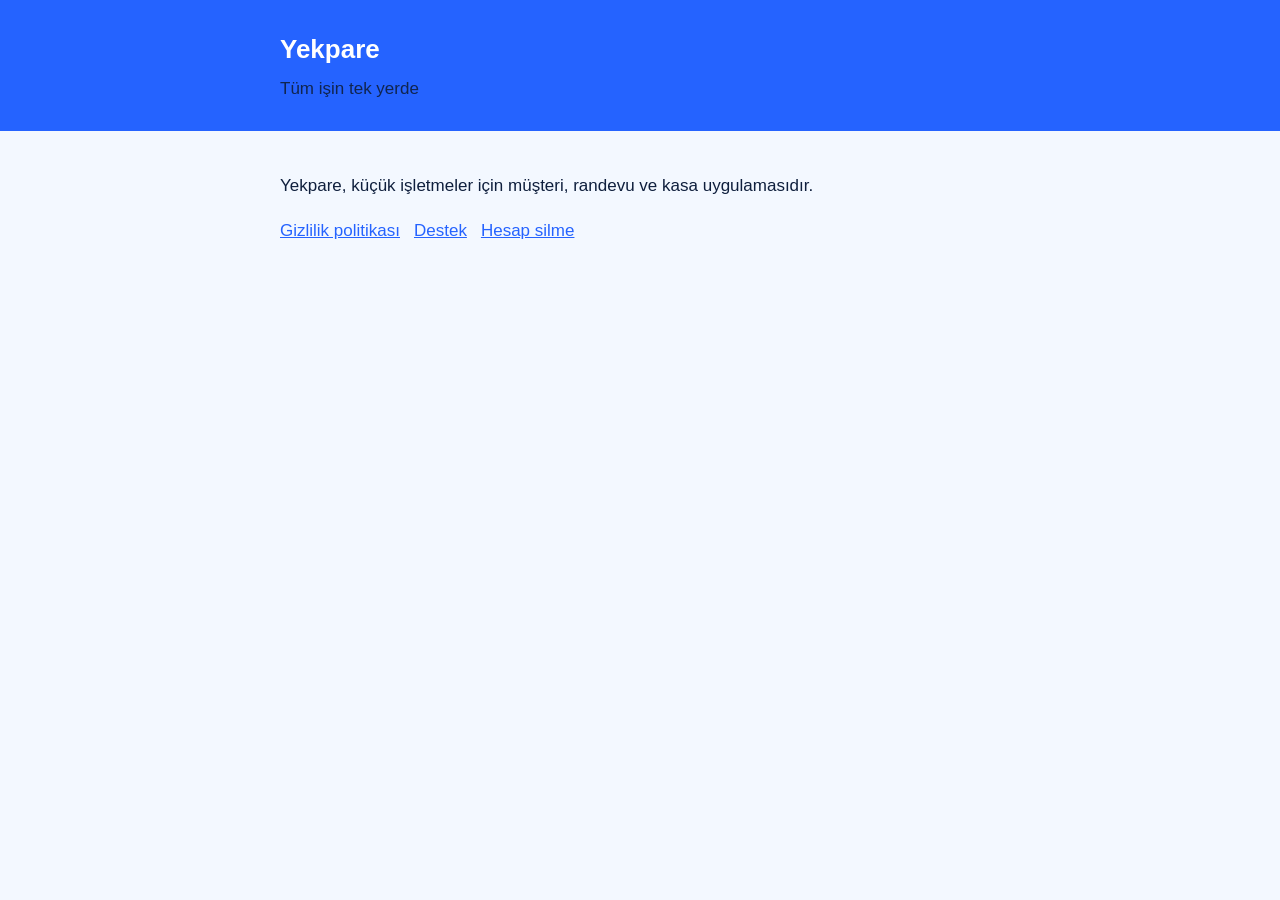
==== index.html @ 3c098e25 "Yekpare gizlilik, destek ve hesap silme sayfalari (taslak)" ====
<!doctype html>
<html lang="tr"><head><meta charset="utf-8"><meta name="viewport" content="width=device-width, initial-scale=1"><title>Yekpare</title><link rel="stylesheet" href="stil.css"></head>
<body><header><div class="kap"><h1>Yekpare</h1><p>Tüm işin tek yerde</p></div></header>
<main><p>Yekpare, küçük işletmeler için müşteri, randevu ve kasa uygulamasıdır.</p>
<nav><a href="gizlilik.html">Gizlilik politikası</a><a href="destek.html">Destek</a><a href="hesap-silme.html">Hesap silme</a></nav></main></body></html>
---- stil.css ----
:root { color-scheme: light dark; --zemin:#F3F8FF; --yuzey:#fff; --metin:#0F1F3D; --ikinci:#4A5B78; --cizgi:rgba(15,31,61,.14); --marka:#2563FF; --uyari-z:#FAEEDA; --uyari:#854F0B; }
@media (prefers-color-scheme: dark) { :root { --zemin:#0C1424; --yuzey:#142038; --metin:#EAF1FF; --ikinci:#A9B8D3; --cizgi:rgba(255,255,255,.16); --marka:#6CA6FF; --uyari-z:#412402; --uyari:#FAC775; } }
* { box-sizing: border-box; }
body { margin:0; background:var(--zemin); color:var(--metin); font:17px/1.65 -apple-system,"Segoe UI",Roboto,Arial,sans-serif; }
header { background:var(--marka); color:#fff; padding:28px 20px; }
header .kap, main { max-width:760px; margin:0 auto; padding:0 20px; }
header h1 { margin:0; font-size:26px; }
header p { margin:4px 0 0; opacity:.9; }
main { padding-top:24px; padding-bottom:56px; }
h2 { font-size:20px; margin:32px 0 8px; }
p, li { color:var(--metin); }
.soluk { color:var(--ikinci); font-size:15px; }
a { color:var(--marka); }
table { width:100%; border-collapse:collapse; margin:12px 0; background:var(--yuzey); border:1px solid var(--cizgi); border-radius:10px; overflow:hidden; font-size:15px; }
th, td { text-align:left; vertical-align:top; padding:10px 12px; border-bottom:1px solid var(--cizgi); }
th { background:rgba(37,99,255,.08); }
tr:last-child td { border-bottom:0; }
.kutu { background:var(--yuzey); border:1px solid var(--cizgi); border-radius:12px; padding:14px 16px; margin:16px 0; }
.dikkat { background:var(--uyari-z); color:var(--uyari); border-radius:12px; padding:12px 16px; margin:16px 0; }
nav a { margin-right:14px; }
footer { color:var(--ikinci); font-size:14px; max-width:760px; margin:0 auto; padding:0 20px 40px; }
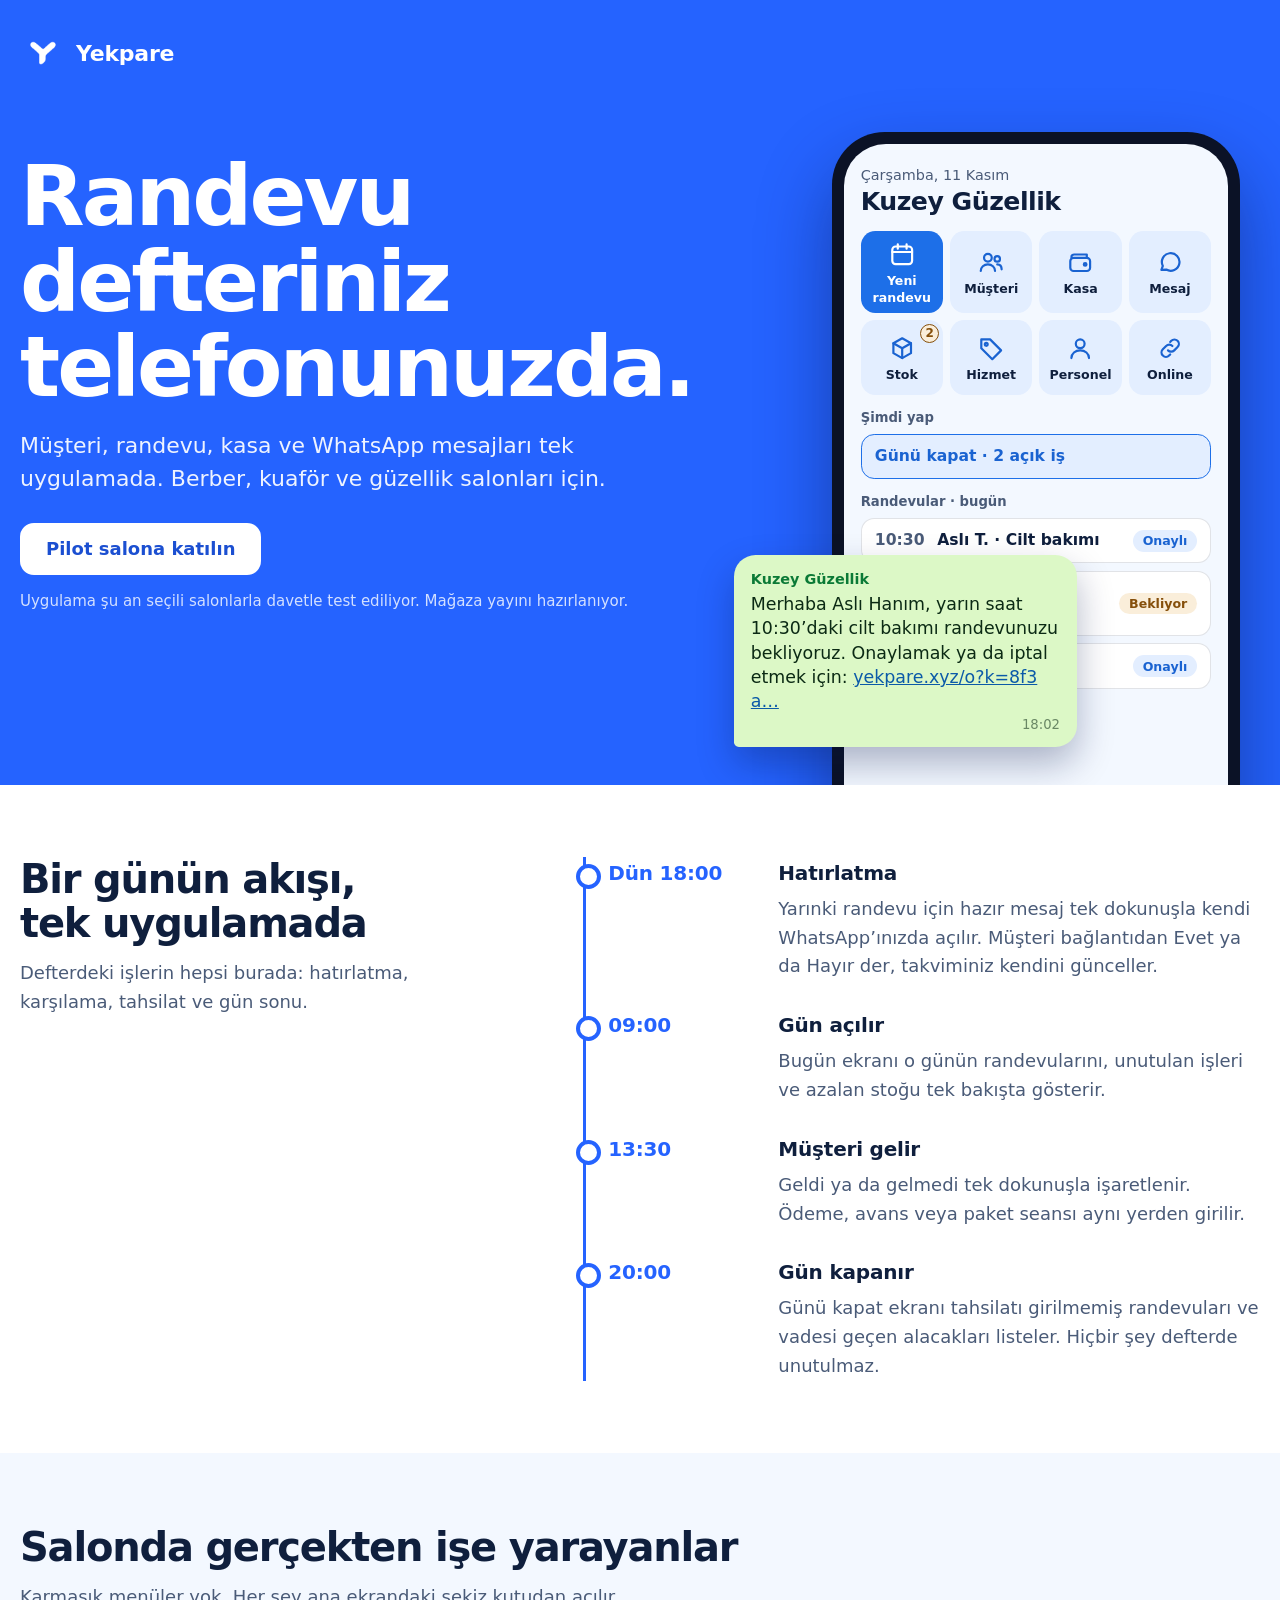
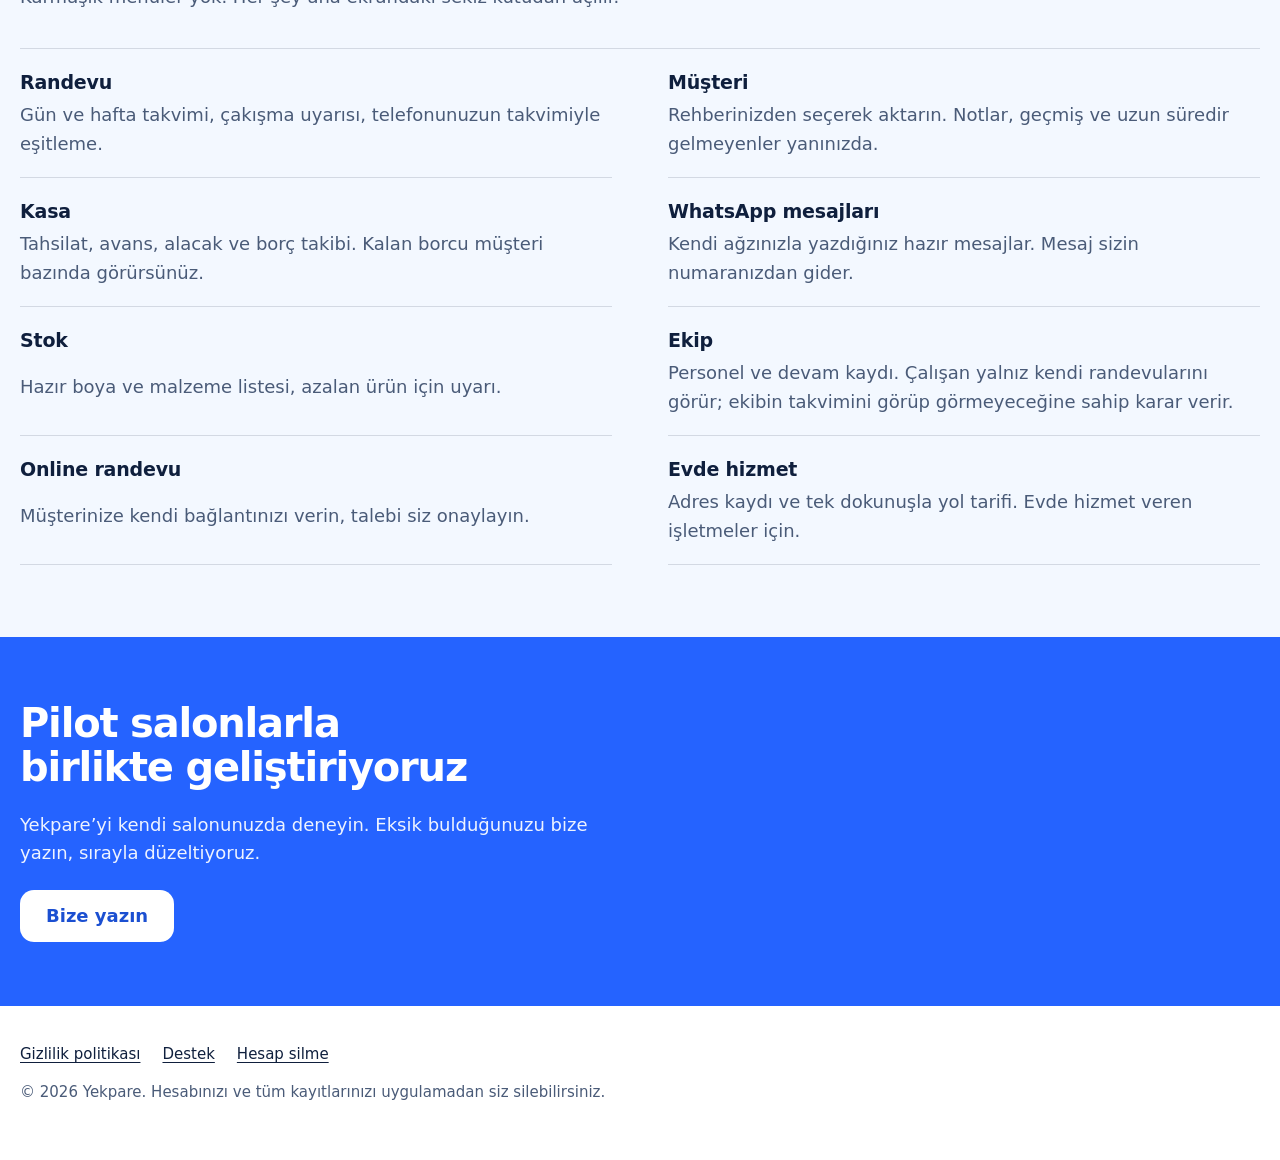
==== commit 698b080e: "Yeni ana sayfa Co-Authored-By: Claude Sonnet 5.5 <noreply@anthropic.com>" ====
--- a/index.html
+++ b/index.html
@@ -1,5 +1,235 @@
 <!doctype html>
-<html lang="tr"><head><meta charset="utf-8"><meta name="viewport" content="width=device-width, initial-scale=1"><title>Yekpare</title><link rel="stylesheet" href="stil.css"></head>
-<body><header><div class="kap"><h1>Yekpare</h1><p>Tüm işin tek yerde</p></div></header>
-<main><p>Yekpare, küçük işletmeler için müşteri, randevu ve kasa uygulamasıdır.</p>
-<nav><a href="gizlilik.html">Gizlilik politikası</a><a href="destek.html">Destek</a><a href="hesap-silme.html">Hesap silme</a></nav></main></body></html>
+<html lang="tr">
+<head>
+<meta charset="utf-8">
+<meta name="viewport" content="width=device-width, initial-scale=1">
+<title>Yekpare · Salonunuzun randevu defteri</title>
+<meta name="description" content="Yekpare; berber, kuaför ve güzellik salonları için müşteri, randevu, kasa ve WhatsApp mesajlarını tek uygulamada toplar.">
+<meta name="theme-color" content="#2563FF">
+<link rel="icon" href="favicon.png">
+<style>
+:root {
+  color-scheme: light dark;
+  --marka: #2563FF; --marka-koyu: #1B4FD1; --marka-acik: #E4EDFF;
+  --zemin: #FFFFFF; --zemin-alt: #F3F8FF; --metin: #0F1F3D; --ikinci: #4A5B78; --cizgi: rgba(15,31,61,.14);
+  --wa: #25D366; --wa-zemin: #DCF8C6; --wa-metin: #0B2A14;
+  --uyari: #854F0B; --uyari-zemin: #FAEEDA;
+  --yazi: -apple-system, "SF Pro Display", "Segoe UI Variable Display", "Segoe UI", Roboto, system-ui, sans-serif;
+}
+@media (prefers-color-scheme: dark) {
+  :root { --zemin: #0C1424; --zemin-alt: #101B30; --metin: #EAF1FF; --ikinci: #A9B8D3; --cizgi: rgba(255,255,255,.16); --marka-acik: #173A73; }
+}
+* { box-sizing: border-box; }
+html { scroll-behavior: smooth; }
+body { margin: 0; background: var(--zemin); color: var(--metin); font: 18px/1.6 var(--yazi); -webkit-text-size-adjust: 100%; }
+a { color: inherit; }
+:focus-visible { outline: 3px solid #FFC83D; outline-offset: 3px; border-radius: 6px; }
+.kap { width: min(1240px, 100% - 40px); margin-inline: auto; }
+
+/* ---------- Hero: marka mavisi, tam bant ---------- */
+.hero { background: var(--marka); color: #fff; overflow: hidden; }
+.hero-ic { display: grid; gap: 32px; padding-top: 28px; }
+.marka { display: flex; align-items: center; gap: 12px; font-weight: 800; font-size: 22px; letter-spacing: -.01em; text-decoration: none; }
+.marka img { width: 44px; height: 44px; border-radius: 12px; }
+.hero h1 { margin: 0 0 18px; font-size: clamp(38px, 8.4vw, 68px); line-height: 1.02; letter-spacing: -.035em; font-weight: 800; text-wrap: balance; }
+.hero p.alt { margin: 0 0 28px; font-size: clamp(18px, 2.6vw, 21px); line-height: 1.5; max-width: 34em; color: rgba(255,255,255,.92); }
+.dugme { display: inline-flex; align-items: center; min-height: 52px; padding: 0 26px; border-radius: 14px; background: #fff; color: var(--marka-koyu); font-weight: 700; font-size: 18px; text-decoration: none; }
+.dugme:hover { background: #F0F5FF; }
+.dugme.koyu { background: var(--marka); color: #fff; }
+.dugme.koyu:hover { background: var(--marka-koyu); }
+.not { margin: 14px 0 0; font-size: 15px; color: rgba(255,255,255,.8); }
+
+/* telefon + WhatsApp mesajı */
+.sahne { position: relative; justify-self: center; width: min(330px, 86%); margin-bottom: -170px; }
+.telefon { background: #0B1226; border-radius: 44px; padding: 10px; box-shadow: 0 30px 60px rgba(7,20,70,.45); }
+.ekran { background: #F3F8FF; color: #0F1F3D; border-radius: 35px; padding: 18px 14px 220px; font-size: 13px; line-height: 1.35; overflow: hidden; }
+.ekran .tarih { font-size: 12px; color: #4A5B78; }
+.ekran .ad { font-size: 21px; font-weight: 800; letter-spacing: -.02em; margin-bottom: 10px; }
+.izgara { display: grid; grid-template-columns: repeat(4, 1fr); gap: 6px; }
+.kutu { position: relative; background: #E3EEFF; border-radius: 12px; min-height: 62px; padding: 8px 2px 6px; display: flex; flex-direction: column; align-items: center; justify-content: center; gap: 4px; font-size: 10.5px; font-weight: 600; text-align: center; color: #0F1F3D; }
+.kutu svg { width: 22px; height: 22px; stroke: #1A63D1; }
+.kutu.ana { background: #1D6FE8; color: #fff; }
+.kutu.ana svg { stroke: #fff; }
+.kutu .rozet { position: absolute; top: 3px; right: 3px; min-width: 16px; height: 16px; border-radius: 8px; background: #FAEEDA; border: 1px solid #854F0B; color: #854F0B; font-size: 10px; line-height: 14px; font-weight: 800; }
+.seritcik { margin: 12px 0 6px; font-size: 11px; font-weight: 700; color: #4A5B78; }
+.gunu-kapat { border: 1.5px solid #1D6FE8; background: #E3EEFF; color: #1A63D1; border-radius: 11px; padding: 9px 11px; font-weight: 700; }
+.randevu { display: flex; align-items: center; gap: 10px; background: #fff; border: 1px solid rgba(15,31,61,.12); border-radius: 11px; padding: 9px 11px; margin-top: 6px; }
+.randevu b { min-width: 42px; font-weight: 700; color: #4A5B78; }
+.randevu span { flex: 1; font-weight: 600; }
+.randevu i { font-style: normal; font-size: 10.5px; font-weight: 700; padding: 2px 8px; border-radius: 99px; background: #E3EEFF; color: #1A63D1; }
+.randevu i.bekliyor { background: #FAEEDA; color: #854F0B; }
+
+.mesaj { position: absolute; left: -24%; bottom: 182px; width: 84%; background: var(--wa-zemin); color: var(--wa-metin); border-radius: 18px 18px 18px 4px; padding: 12px 14px 10px; font-size: 14.5px; line-height: 1.4; box-shadow: 0 14px 30px rgba(7,20,70,.3); animation: gel .5s .7s both cubic-bezier(.2,.8,.2,1); }
+.mesaj .kim { display: block; font-size: 12px; font-weight: 700; color: #0B7A36; margin-bottom: 2px; }
+.mesaj u { text-decoration: underline; color: #0B5AA8; word-break: break-all; }
+.mesaj small { display: block; text-align: right; font-size: 11px; color: rgba(11,42,20,.55); margin-top: 2px; }
+@keyframes gel { from { opacity: 0; transform: translateY(18px) scale(.96); } to { opacity: 1; transform: none; } }
+
+/* ---------- Gövde ---------- */
+.bolum { padding: 72px 0; }
+.bolum.alt { background: var(--zemin-alt); }
+h2 { margin: 0 0 14px; font-size: clamp(28px, 5vw, 40px); line-height: 1.1; letter-spacing: -.03em; font-weight: 800; text-wrap: balance; max-width: 18em; }
+.giris { margin: 0 0 36px; color: var(--ikinci); max-width: 36em; }
+
+/* Bir günün akışı: saat damgalı */
+.gun { list-style: none; margin: 0; padding: 0; border-left: 3px solid var(--marka); }
+.gun li { display: grid; gap: 2px 20px; padding: 0 0 28px 22px; position: relative; }
+.gun li:last-child { padding-bottom: 0; }
+.gun li::before { content: ""; position: absolute; left: -10px; top: 7px; width: 17px; height: 17px; border-radius: 50%; background: var(--zemin); border: 4px solid var(--marka); }
+.bolum.alt .gun li::before { background: var(--zemin-alt); }
+.gun time { font-weight: 800; font-size: 20px; letter-spacing: -.01em; color: var(--marka); }
+@media (prefers-color-scheme: dark) { .gun time { color: #7FB0FF; } .gun, .gun li::before { border-color: #4B84FF; } }
+.gun h3 { margin: 0; font-size: 20px; letter-spacing: -.01em; }
+.gun p { margin: 4px 0 0; color: var(--ikinci); max-width: 34em; }
+
+/* Özellikler: kart değil, çizgili düz liste */
+.liste { display: grid; grid-template-columns: 1fr; margin: 0; padding: 0; list-style: none; border-top: 1px solid var(--cizgi); }
+.liste li { padding: 18px 0; border-bottom: 1px solid var(--cizgi); display: grid; gap: 4px; }
+.liste b { font-size: 19px; letter-spacing: -.01em; }
+.liste span { color: var(--ikinci); }
+
+.cagri { background: var(--marka); color: #fff; }
+.cagri .kap { padding: 64px 0; display: grid; gap: 22px; justify-items: start; }
+.cagri h2 { color: #fff; margin: 0; }
+.cagri p { margin: 0; max-width: 34em; color: rgba(255,255,255,.92); }
+
+footer { padding: 36px 0 56px; font-size: 15px; color: var(--ikinci); }
+footer nav { display: flex; flex-wrap: wrap; gap: 8px 22px; margin-bottom: 14px; }
+footer nav a { color: var(--metin); text-underline-offset: 3px; }
+
+@media (min-width: 880px) {
+  .hero-ic { grid-template-columns: 1.15fr .85fr; align-items: center; gap: 56px; padding-top: 32px; }
+  .marka { grid-column: 1 / -1; }
+  .sahne { width: 340px; margin-bottom: -150px; justify-self: end; margin-right: 6%; }
+  .hero-yazi { padding-bottom: 150px; }
+  .liste { grid-template-columns: 1fr 1fr; column-gap: 56px; }
+  .gun li { grid-template-columns: 150px 1fr; }
+  .gun li > :nth-child(n+3) { grid-column: 2; }
+}
+@media (min-width: 1100px) {
+  .duzen { display: grid; grid-template-columns: 5fr 7fr; gap: 80px; align-items: start; }
+  .duzen .baslik { position: sticky; top: 48px; }
+  .duzen .giris { margin-bottom: 0; }
+}
+@media (min-width: 1200px) {
+  .hero h1 { font-size: 84px; }
+  .hero p.alt { font-size: 22px; }
+  .sahne { zoom: 1.2; margin-right: 4%; }
+}
+@media (max-width: 879px) {
+  .mesaj { left: -4%; width: 88%; bottom: 196px; }
+}
+@media (prefers-reduced-motion: reduce) { .mesaj { animation: none; } html { scroll-behavior: auto; } }
+</style>
+</head>
+<body>
+
+<svg width="0" height="0" style="position:absolute" aria-hidden="true" focusable="false">
+  <defs>
+    <symbol id="i-takvim" viewBox="0 0 24 24" fill="none" stroke-width="2" stroke-linecap="round" stroke-linejoin="round"><rect x="3" y="5" width="18" height="16" rx="3"/><path d="M8 3v4M16 3v4M3 10h18"/></symbol>
+    <symbol id="i-musteri" viewBox="0 0 24 24" fill="none" stroke-width="2" stroke-linecap="round" stroke-linejoin="round"><circle cx="9" cy="8" r="3.5"/><path d="M2.5 20c0-3.6 2.9-6 6.5-6s6.5 2.4 6.5 6"/><circle cx="17.5" cy="9" r="2.5"/><path d="M17.5 14c2.4 0 4 1.8 4 4.5"/></symbol>
+    <symbol id="i-kasa" viewBox="0 0 24 24" fill="none" stroke-width="2" stroke-linecap="round" stroke-linejoin="round"><path d="M4 7.5A2.5 2.5 0 0 1 6.5 5H18v3"/><rect x="3" y="8" width="18" height="12" rx="3"/><circle cx="16.5" cy="14" r="1.2"/></symbol>
+    <symbol id="i-mesaj" viewBox="0 0 24 24" fill="none" stroke-width="2" stroke-linecap="round" stroke-linejoin="round"><path d="M4 19l1.3-3.6A8 8 0 1 1 8.4 18.7L4 19z"/></symbol>
+    <symbol id="i-stok" viewBox="0 0 24 24" fill="none" stroke-width="2" stroke-linecap="round" stroke-linejoin="round"><path d="M12 3l8 4.5v9L12 21l-8-4.5v-9L12 3z"/><path d="M4 7.5l8 4.5 8-4.5M12 12v9"/></symbol>
+    <symbol id="i-hizmet" viewBox="0 0 24 24" fill="none" stroke-width="2" stroke-linecap="round" stroke-linejoin="round"><path d="M3 12V4h8l10 10-8 8L3 12z"/><circle cx="7.5" cy="8.5" r="1.3"/></symbol>
+    <symbol id="i-personel" viewBox="0 0 24 24" fill="none" stroke-width="2" stroke-linecap="round" stroke-linejoin="round"><circle cx="12" cy="8" r="4"/><path d="M4 21c0-4.2 3.6-7 8-7s8 2.8 8 7"/></symbol>
+    <symbol id="i-link" viewBox="0 0 24 24" fill="none" stroke-width="2" stroke-linecap="round" stroke-linejoin="round"><path d="M10 14a4 4 0 0 0 5.7 0l3-3a4 4 0 0 0-5.7-5.7l-1 1"/><path d="M14 10a4 4 0 0 0-5.7 0l-3 3A4 4 0 0 0 11 18.7l1-1"/></symbol>
+  </defs>
+</svg>
+
+<header class="hero">
+  <div class="kap hero-ic">
+    <a class="marka" href="./" aria-label="Yekpare ana sayfa"><img src="ikon.png" alt="" width="44" height="44">Yekpare</a>
+    <div class="hero-yazi">
+      <h1>Randevu defteriniz telefonunuzda.</h1>
+      <p class="alt">Müşteri, randevu, kasa ve WhatsApp mesajları tek uygulamada. Berber, kuaför ve güzellik salonları için.</p>
+      <a class="dugme" href="mailto:cagriozzturk@gmail.com?subject=Yekpare%20pilot%20salon">Pilot salona katılın</a>
+      <p class="not">Uygulama şu an seçili salonlarla davetle test ediliyor. Mağaza yayını hazırlanıyor.</p>
+    </div>
+    <div class="sahne">
+      <div class="telefon" role="img" aria-label="Yekpare uygulamasının Bugün ekranı: sekiz kısayol kutusu, günü kapatma kartı ve bugünün randevuları.">
+        <div class="ekran" aria-hidden="true">
+          <div class="tarih">Çarşamba, 11 Kasım</div>
+          <div class="ad">Kuzey Güzellik</div>
+          <div class="izgara">
+            <div class="kutu ana"><svg><use href="#i-takvim"/></svg>Yeni randevu</div>
+            <div class="kutu"><svg><use href="#i-musteri"/></svg>Müşteri</div>
+            <div class="kutu"><svg><use href="#i-kasa"/></svg>Kasa</div>
+            <div class="kutu"><svg><use href="#i-mesaj"/></svg>Mesaj</div>
+            <div class="kutu"><svg><use href="#i-stok"/></svg>Stok<span class="rozet">2</span></div>
+            <div class="kutu"><svg><use href="#i-hizmet"/></svg>Hizmet</div>
+            <div class="kutu"><svg><use href="#i-personel"/></svg>Personel</div>
+            <div class="kutu"><svg><use href="#i-link"/></svg>Online</div>
+          </div>
+          <div class="seritcik">Şimdi yap</div>
+          <div class="gunu-kapat">Günü kapat · 2 açık iş</div>
+          <div class="seritcik">Randevular · bugün</div>
+          <div class="randevu"><b>10:30</b><span>Aslı T. · Cilt bakımı</span><i>Onaylı</i></div>
+          <div class="randevu"><b>14:00</b><span>Merve K. · Saç boyama</span><i class="bekliyor">Bekliyor</i></div>
+          <div class="randevu"><b>16:30</b><span>Elif S. · Manikür</span><i>Onaylı</i></div>
+        </div>
+      </div>
+      <div class="mesaj" role="img" aria-label="Örnek WhatsApp hatırlatma mesajı">
+        <span class="kim">Kuzey Güzellik</span>
+        Merhaba Aslı Hanım, yarın saat 10:30’daki cilt bakımı randevunuzu bekliyoruz. Onaylamak ya da iptal etmek için: <u>yekpare.xyz/o?k=8f3a…</u>
+        <small>18:02</small>
+      </div>
+    </div>
+  </div>
+</header>
+
+<main>
+  <section class="bolum">
+    <div class="kap duzen">
+      <div class="baslik">
+        <h2>Bir günün akışı, tek uygulamada</h2>
+        <p class="giris">Defterdeki işlerin hepsi burada: hatırlatma, karşılama, tahsilat ve gün sonu.</p>
+      </div>
+      <ol class="gun">
+        <li><time>Dün 18:00</time><h3>Hatırlatma</h3><p>Yarınki randevu için hazır mesaj tek dokunuşla kendi WhatsApp’ınızda açılır. Müşteri bağlantıdan Evet ya da Hayır der, takviminiz kendini günceller.</p></li>
+        <li><time>09:00</time><h3>Gün açılır</h3><p>Bugün ekranı o günün randevularını, unutulan işleri ve azalan stoğu tek bakışta gösterir.</p></li>
+        <li><time>13:30</time><h3>Müşteri gelir</h3><p>Geldi ya da gelmedi tek dokunuşla işaretlenir. Ödeme, avans veya paket seansı aynı yerden girilir.</p></li>
+        <li><time>20:00</time><h3>Gün kapanır</h3><p>Günü kapat ekranı tahsilatı girilmemiş randevuları ve vadesi geçen alacakları listeler. Hiçbir şey defterde unutulmaz.</p></li>
+      </ol>
+    </div>
+  </section>
+
+  <section class="bolum alt">
+    <div class="kap">
+      <h2>Salonda gerçekten işe yarayanlar</h2>
+      <p class="giris">Karmaşık menüler yok. Her şey ana ekrandaki sekiz kutudan açılır.</p>
+      <ul class="liste">
+        <li><b>Randevu</b><span>Gün ve hafta takvimi, çakışma uyarısı, telefonunuzun takvimiyle eşitleme.</span></li>
+        <li><b>Müşteri</b><span>Rehberinizden seçerek aktarın. Notlar, geçmiş ve uzun süredir gelmeyenler yanınızda.</span></li>
+        <li><b>Kasa</b><span>Tahsilat, avans, alacak ve borç takibi. Kalan borcu müşteri bazında görürsünüz.</span></li>
+        <li><b>WhatsApp mesajları</b><span>Kendi ağzınızla yazdığınız hazır mesajlar. Mesaj sizin numaranızdan gider.</span></li>
+        <li><b>Stok</b><span>Hazır boya ve malzeme listesi, azalan ürün için uyarı.</span></li>
+        <li><b>Ekip</b><span>Personel ve devam kaydı. Çalışan yalnız kendi randevularını görür; ekibin takvimini görüp görmeyeceğine sahip karar verir.</span></li>
+        <li><b>Online randevu</b><span>Müşterinize kendi bağlantınızı verin, talebi siz onaylayın.</span></li>
+        <li><b>Evde hizmet</b><span>Adres kaydı ve tek dokunuşla yol tarifi. Evde hizmet veren işletmeler için.</span></li>
+      </ul>
+    </div>
+  </section>
+
+  <section class="cagri">
+    <div class="kap">
+      <h2>Pilot salonlarla birlikte geliştiriyoruz</h2>
+      <p>Yekpare’yi kendi salonunuzda deneyin. Eksik bulduğunuzu bize yazın, sırayla düzeltiyoruz.</p>
+      <a class="dugme" href="mailto:cagriozzturk@gmail.com?subject=Yekpare%20pilot%20salon">Bize yazın</a>
+    </div>
+  </section>
+</main>
+
+<footer>
+  <div class="kap">
+    <nav aria-label="Alt bağlantılar">
+      <a href="gizlilik.html">Gizlilik politikası</a>
+      <a href="destek.html">Destek</a>
+      <a href="hesap-silme.html">Hesap silme</a>
+    </nav>
+    <div>© 2026 Yekpare. Hesabınızı ve tüm kayıtlarınızı uygulamadan siz silebilirsiniz.</div>
+  </div>
+</footer>
+
+</body>
+</html>
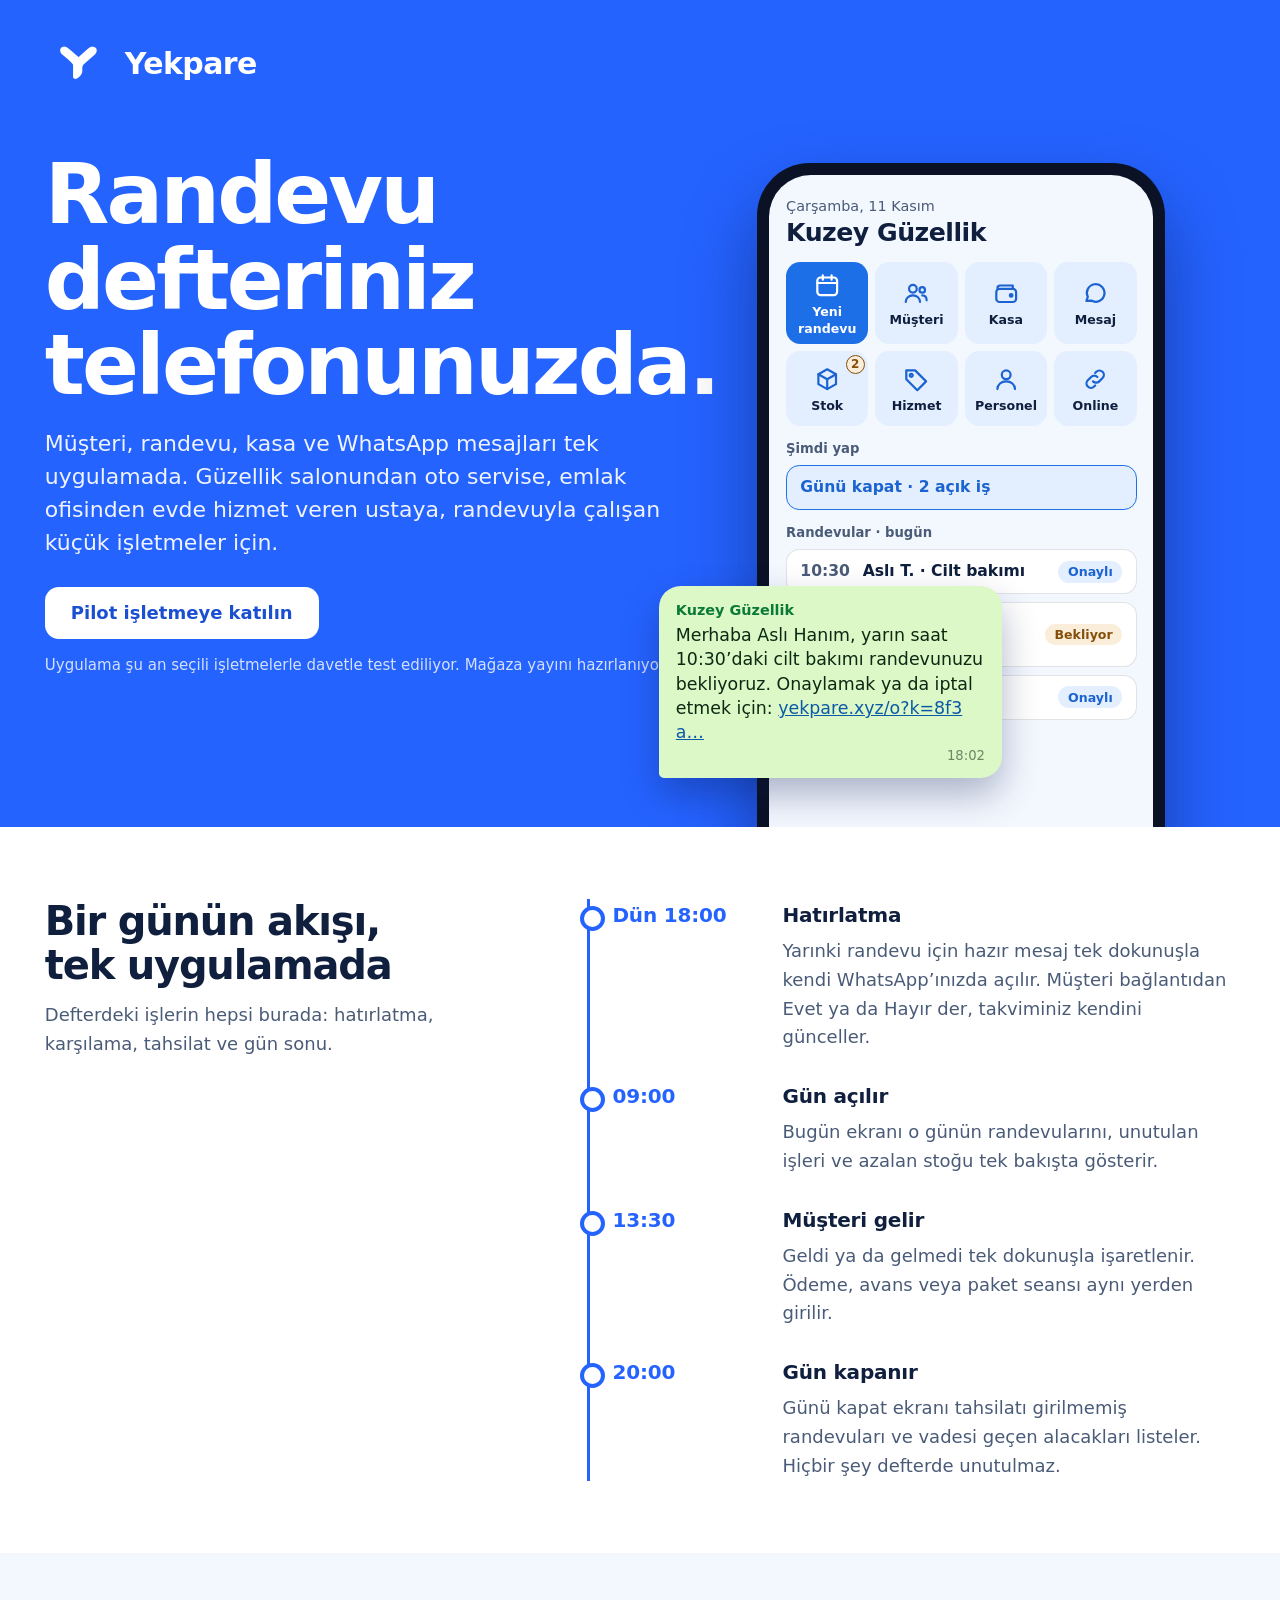
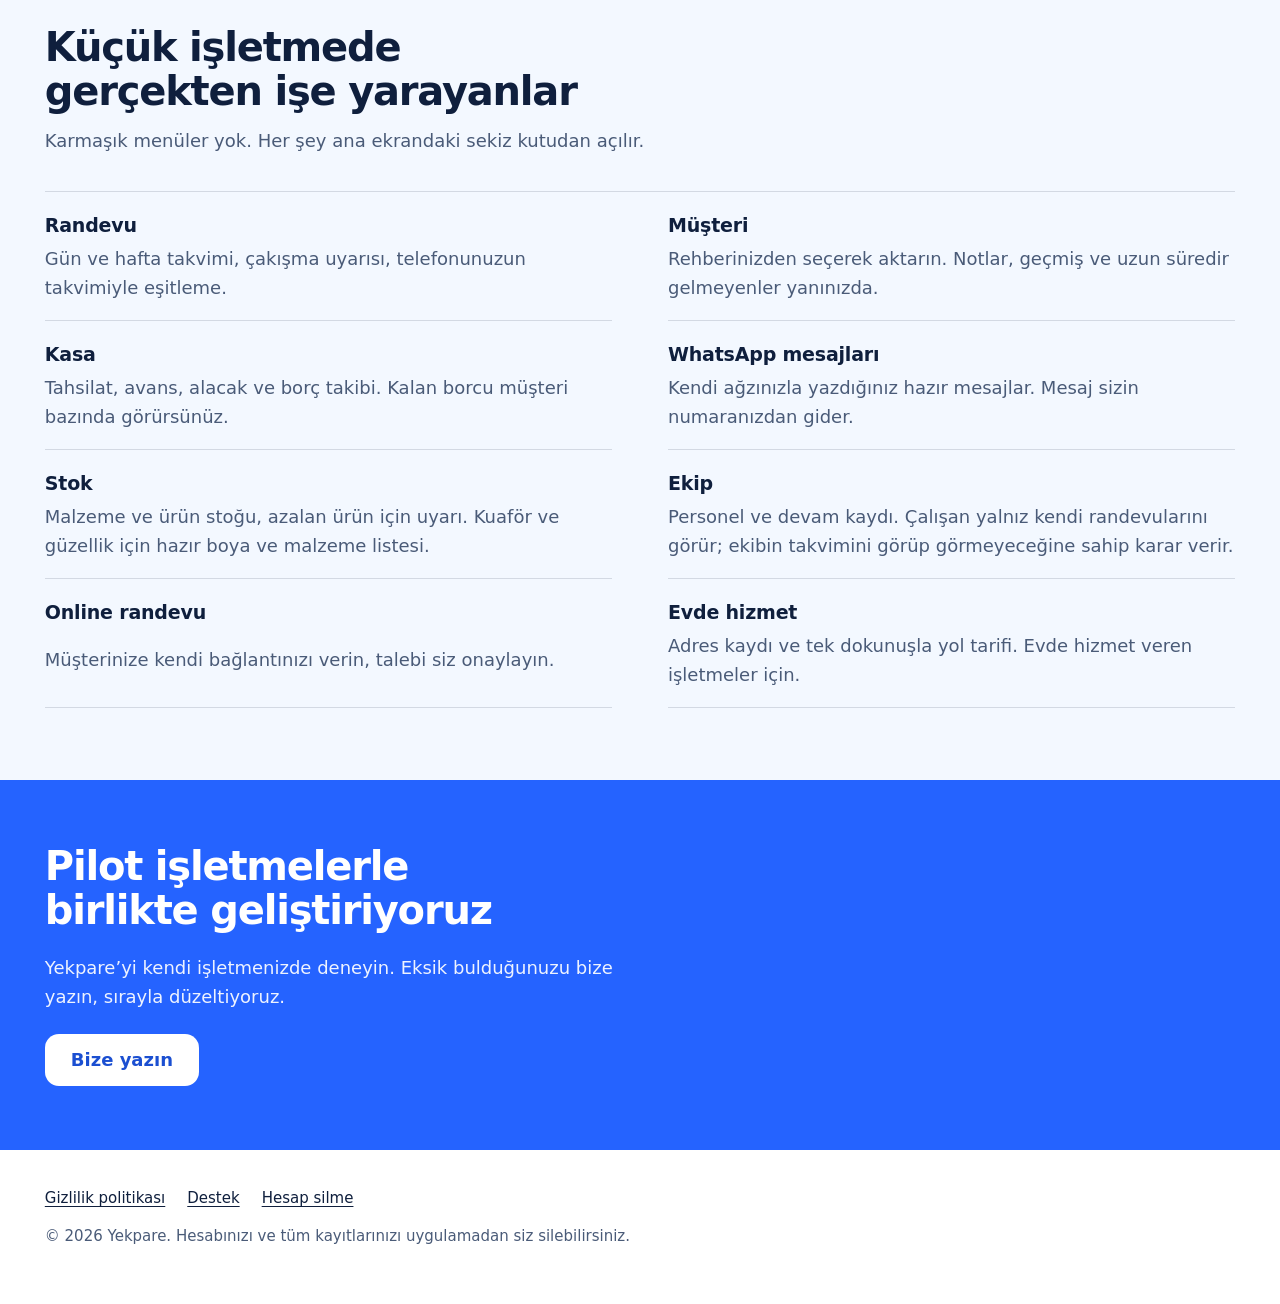
==== commit 0ccae5ae: "Ana sayfa: buyuk logo, genis duzen, tum kucuk isletmeler Co-Authored-By: Claude Sonnet 5.5 <noreply@" ====
--- a/index.html
+++ b/index.html
@@ -3,8 +3,8 @@
 <head>
 <meta charset="utf-8">
 <meta name="viewport" content="width=device-width, initial-scale=1">
-<title>Yekpare · Salonunuzun randevu defteri</title>
-<meta name="description" content="Yekpare; berber, kuaför ve güzellik salonları için müşteri, randevu, kasa ve WhatsApp mesajlarını tek uygulamada toplar.">
+<title>Yekpare · Küçük işletmeler için randevu, müşteri ve kasa</title>
+<meta name="description" content="Yekpare; randevuyla çalışan küçük işletmeler için müşteri, randevu, kasa ve WhatsApp mesajlarını tek uygulamada toplar.">
 <meta name="theme-color" content="#2563FF">
 <link rel="icon" href="favicon.png">
 <style>
@@ -24,13 +24,13 @@
 body { margin: 0; background: var(--zemin); color: var(--metin); font: 18px/1.6 var(--yazi); -webkit-text-size-adjust: 100%; }
 a { color: inherit; }
 :focus-visible { outline: 3px solid #FFC83D; outline-offset: 3px; border-radius: 6px; }
-.kap { width: min(1240px, 100% - 40px); margin-inline: auto; }
+.kap { width: min(1680px, 100% - clamp(40px, 7vw, 160px)); margin-inline: auto; }
 
 /* ---------- Hero: marka mavisi, tam bant ---------- */
 .hero { background: var(--marka); color: #fff; overflow: hidden; }
 .hero-ic { display: grid; gap: 32px; padding-top: 28px; }
-.marka { display: flex; align-items: center; gap: 12px; font-weight: 800; font-size: 22px; letter-spacing: -.01em; text-decoration: none; }
-.marka img { width: 44px; height: 44px; border-radius: 12px; }
+.marka { display: flex; align-items: center; gap: 16px; font-weight: 800; font-size: 30px; letter-spacing: -.02em; text-decoration: none; }
+.marka img { width: 64px; height: 64px; border-radius: 16px; }
 .hero h1 { margin: 0 0 18px; font-size: clamp(38px, 8.4vw, 68px); line-height: 1.02; letter-spacing: -.035em; font-weight: 800; text-wrap: balance; }
 .hero p.alt { margin: 0 0 28px; font-size: clamp(18px, 2.6vw, 21px); line-height: 1.5; max-width: 34em; color: rgba(255,255,255,.92); }
 .dugme { display: inline-flex; align-items: center; min-height: 52px; padding: 0 26px; border-radius: 14px; background: #fff; color: var(--marka-koyu); font-weight: 700; font-size: 18px; text-decoration: none; }
@@ -116,6 +116,13 @@
   .hero p.alt { font-size: 22px; }
   .sahne { zoom: 1.2; margin-right: 4%; }
 }
+@media (min-width: 1500px) {
+  .hero h1 { font-size: 96px; }
+  .hero p.alt { font-size: 24px; max-width: 32em; }
+  .sahne { zoom: 1.4; }
+  .liste { grid-template-columns: 1fr 1fr 1fr; }
+  .gun p, .giris { font-size: 20px; }
+}
 @media (max-width: 879px) {
   .mesaj { left: -4%; width: 88%; bottom: 196px; }
 }
@@ -139,12 +146,12 @@
 
 <header class="hero">
   <div class="kap hero-ic">
-    <a class="marka" href="./" aria-label="Yekpare ana sayfa"><img src="ikon.png" alt="" width="44" height="44">Yekpare</a>
+    <a class="marka" href="./" aria-label="Yekpare ana sayfa"><img src="ikon.png" alt="" width="64" height="64">Yekpare</a>
     <div class="hero-yazi">
       <h1>Randevu defteriniz telefonunuzda.</h1>
-      <p class="alt">Müşteri, randevu, kasa ve WhatsApp mesajları tek uygulamada. Berber, kuaför ve güzellik salonları için.</p>
-      <a class="dugme" href="mailto:cagriozzturk@gmail.com?subject=Yekpare%20pilot%20salon">Pilot salona katılın</a>
-      <p class="not">Uygulama şu an seçili salonlarla davetle test ediliyor. Mağaza yayını hazırlanıyor.</p>
+      <p class="alt">Müşteri, randevu, kasa ve WhatsApp mesajları tek uygulamada. Güzellik salonundan oto servise, emlak ofisinden evde hizmet veren ustaya, randevuyla çalışan küçük işletmeler için.</p>
+      <a class="dugme" href="mailto:cagriozzturk@gmail.com?subject=Yekpare%20pilot%20isletme">Pilot işletmeye katılın</a>
+      <p class="not">Uygulama şu an seçili işletmelerle davetle test ediliyor. Mağaza yayını hazırlanıyor.</p>
     </div>
     <div class="sahne">
       <div class="telefon" role="img" aria-label="Yekpare uygulamasının Bugün ekranı: sekiz kısayol kutusu, günü kapatma kartı ve bugünün randevuları.">
@@ -196,14 +203,14 @@
 
   <section class="bolum alt">
     <div class="kap">
-      <h2>Salonda gerçekten işe yarayanlar</h2>
+      <h2>Küçük işletmede gerçekten işe yarayanlar</h2>
       <p class="giris">Karmaşık menüler yok. Her şey ana ekrandaki sekiz kutudan açılır.</p>
       <ul class="liste">
         <li><b>Randevu</b><span>Gün ve hafta takvimi, çakışma uyarısı, telefonunuzun takvimiyle eşitleme.</span></li>
         <li><b>Müşteri</b><span>Rehberinizden seçerek aktarın. Notlar, geçmiş ve uzun süredir gelmeyenler yanınızda.</span></li>
         <li><b>Kasa</b><span>Tahsilat, avans, alacak ve borç takibi. Kalan borcu müşteri bazında görürsünüz.</span></li>
         <li><b>WhatsApp mesajları</b><span>Kendi ağzınızla yazdığınız hazır mesajlar. Mesaj sizin numaranızdan gider.</span></li>
-        <li><b>Stok</b><span>Hazır boya ve malzeme listesi, azalan ürün için uyarı.</span></li>
+        <li><b>Stok</b><span>Malzeme ve ürün stoğu, azalan ürün için uyarı. Kuaför ve güzellik için hazır boya ve malzeme listesi.</span></li>
         <li><b>Ekip</b><span>Personel ve devam kaydı. Çalışan yalnız kendi randevularını görür; ekibin takvimini görüp görmeyeceğine sahip karar verir.</span></li>
         <li><b>Online randevu</b><span>Müşterinize kendi bağlantınızı verin, talebi siz onaylayın.</span></li>
         <li><b>Evde hizmet</b><span>Adres kaydı ve tek dokunuşla yol tarifi. Evde hizmet veren işletmeler için.</span></li>
@@ -213,9 +220,9 @@
 
   <section class="cagri">
     <div class="kap">
-      <h2>Pilot salonlarla birlikte geliştiriyoruz</h2>
-      <p>Yekpare’yi kendi salonunuzda deneyin. Eksik bulduğunuzu bize yazın, sırayla düzeltiyoruz.</p>
-      <a class="dugme" href="mailto:cagriozzturk@gmail.com?subject=Yekpare%20pilot%20salon">Bize yazın</a>
+      <h2>Pilot işletmelerle birlikte geliştiriyoruz</h2>
+      <p>Yekpare’yi kendi işletmenizde deneyin. Eksik bulduğunuzu bize yazın, sırayla düzeltiyoruz.</p>
+      <a class="dugme" href="mailto:cagriozzturk@gmail.com?subject=Yekpare%20pilot%20isletme">Bize yazın</a>
     </div>
   </section>
 </main>
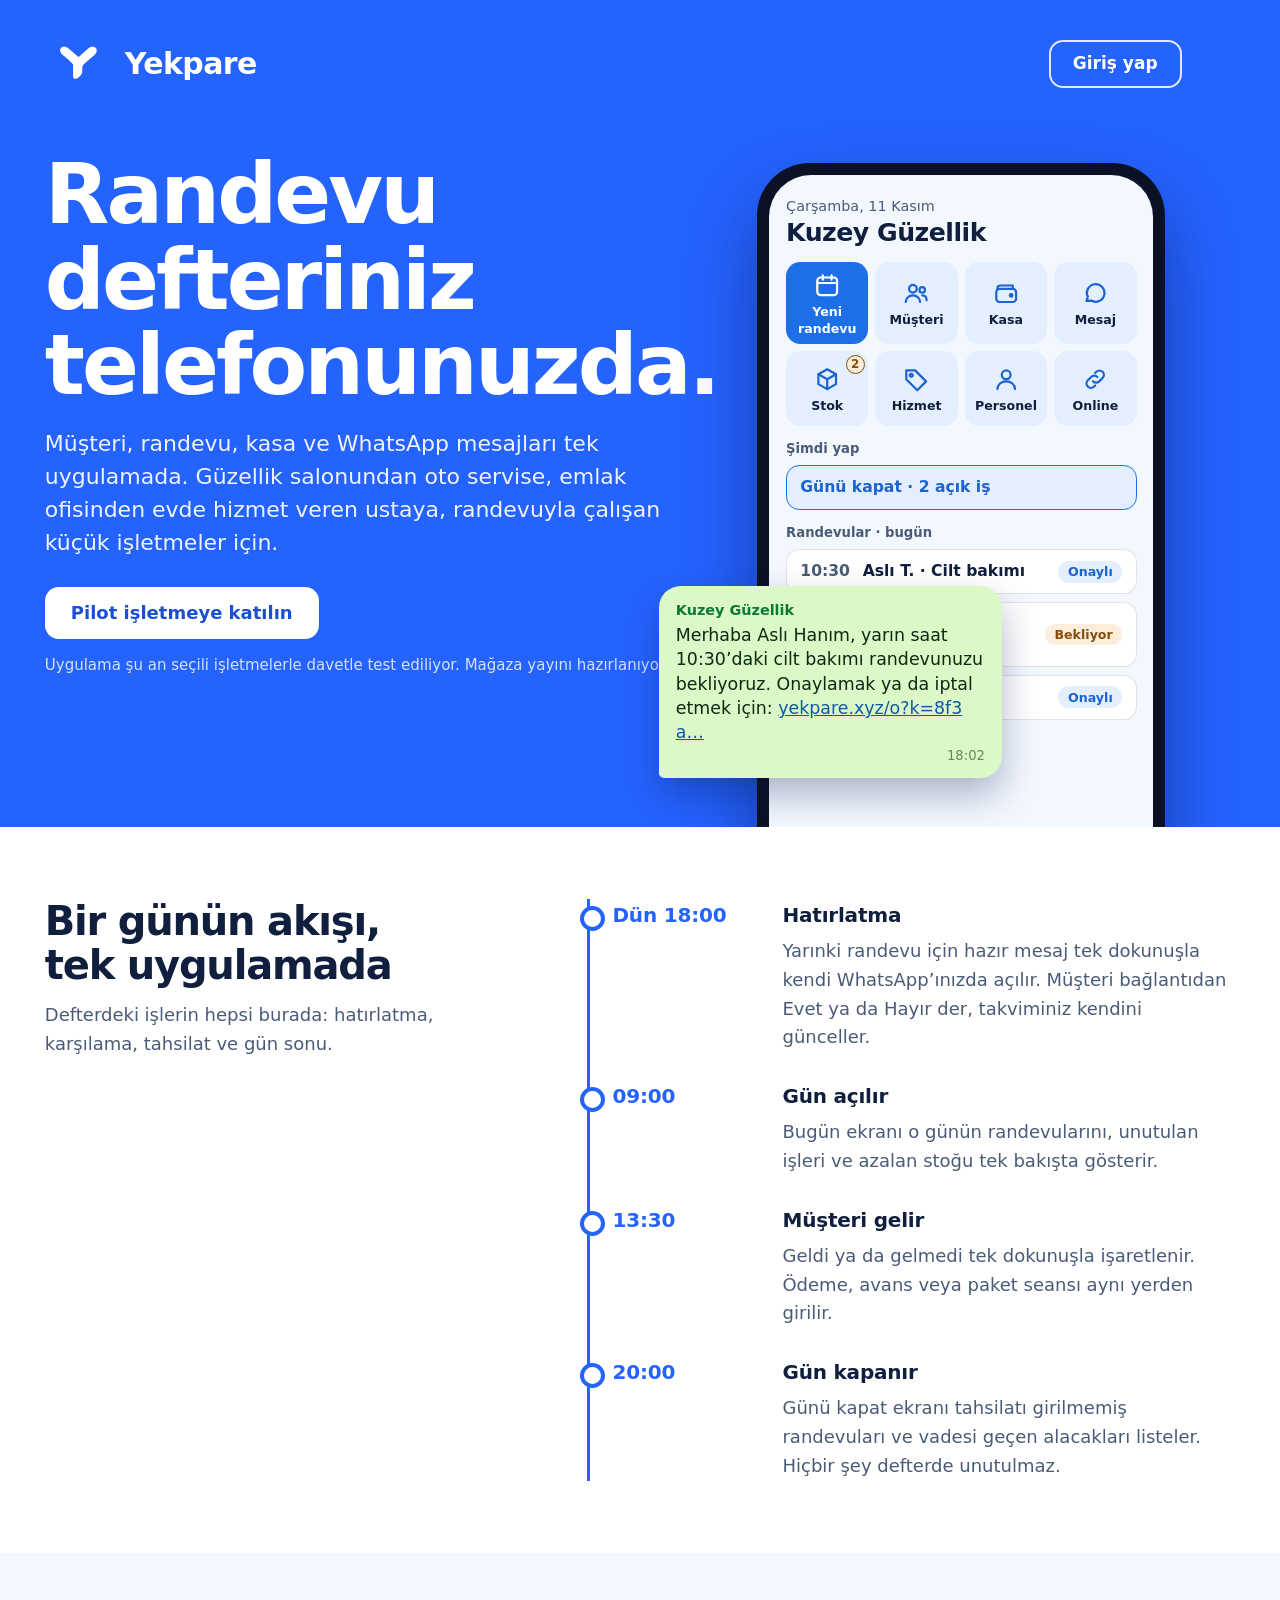
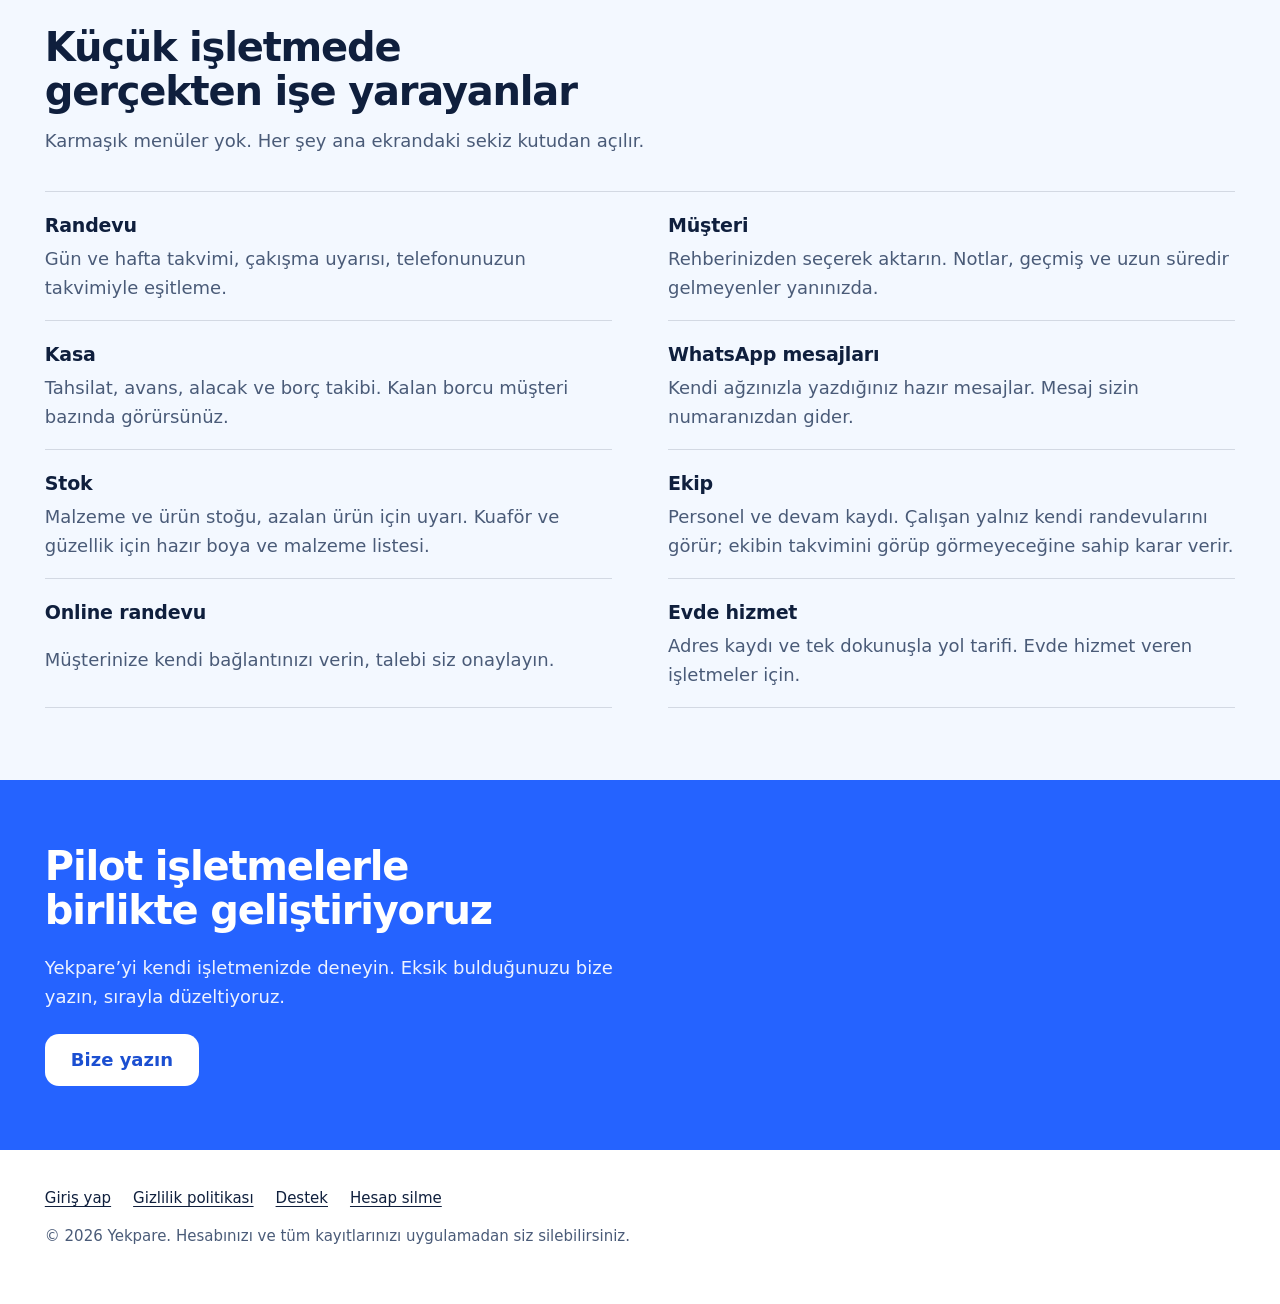
==== commit 6011628b: "Site: Giris yap baglantisi (uygulamaya) Co-Authored-By: Claude Sonnet 5.5 <noreply@anthropic.com>" ====
--- a/index.html
+++ b/index.html
@@ -30,6 +30,9 @@
 .hero { background: var(--marka); color: #fff; overflow: hidden; }
 .hero-ic { display: grid; gap: 32px; padding-top: 28px; }
 .marka { display: flex; align-items: center; gap: 16px; font-weight: 800; font-size: 30px; letter-spacing: -.02em; text-decoration: none; }
+.ust { display: flex; align-items: center; justify-content: space-between; gap: 16px; }
+.giris-dugme { display: inline-flex; align-items: center; min-height: 48px; padding: 0 22px; border-radius: 14px; border: 2px solid rgba(255,255,255,.85); color: #fff; font-weight: 700; font-size: 17px; text-decoration: none; white-space: nowrap; }
+.giris-dugme:hover { background: rgba(255,255,255,.14); }
 .marka img { width: 64px; height: 64px; border-radius: 16px; }
 .hero h1 { margin: 0 0 18px; font-size: clamp(38px, 8.4vw, 68px); line-height: 1.02; letter-spacing: -.035em; font-weight: 800; text-wrap: balance; }
 .hero p.alt { margin: 0 0 28px; font-size: clamp(18px, 2.6vw, 21px); line-height: 1.5; max-width: 34em; color: rgba(255,255,255,.92); }
@@ -99,7 +102,7 @@
 
 @media (min-width: 880px) {
   .hero-ic { grid-template-columns: 1.15fr .85fr; align-items: center; gap: 56px; padding-top: 32px; }
-  .marka { grid-column: 1 / -1; }
+  .ust { grid-column: 1 / -1; }
   .sahne { width: 340px; margin-bottom: -150px; justify-self: end; margin-right: 6%; }
   .hero-yazi { padding-bottom: 150px; }
   .liste { grid-template-columns: 1fr 1fr; column-gap: 56px; }
@@ -146,7 +149,10 @@
 
 <header class="hero">
   <div class="kap hero-ic">
-    <a class="marka" href="./" aria-label="Yekpare ana sayfa"><img src="ikon.png" alt="" width="64" height="64">Yekpare</a>
+    <div class="ust">
+      <a class="marka" href="./" aria-label="Yekpare ana sayfa"><img src="ikon.png" alt="" width="64" height="64">Yekpare</a>
+      <a class="giris-dugme" href="https://app.yekpare.xyz/">Giriş yap</a>
+    </div>
     <div class="hero-yazi">
       <h1>Randevu defteriniz telefonunuzda.</h1>
       <p class="alt">Müşteri, randevu, kasa ve WhatsApp mesajları tek uygulamada. Güzellik salonundan oto servise, emlak ofisinden evde hizmet veren ustaya, randevuyla çalışan küçük işletmeler için.</p>
@@ -230,6 +236,7 @@
 <footer>
   <div class="kap">
     <nav aria-label="Alt bağlantılar">
+      <a href="https://app.yekpare.xyz/">Giriş yap</a>
       <a href="gizlilik.html">Gizlilik politikası</a>
       <a href="destek.html">Destek</a>
       <a href="hesap-silme.html">Hesap silme</a>
